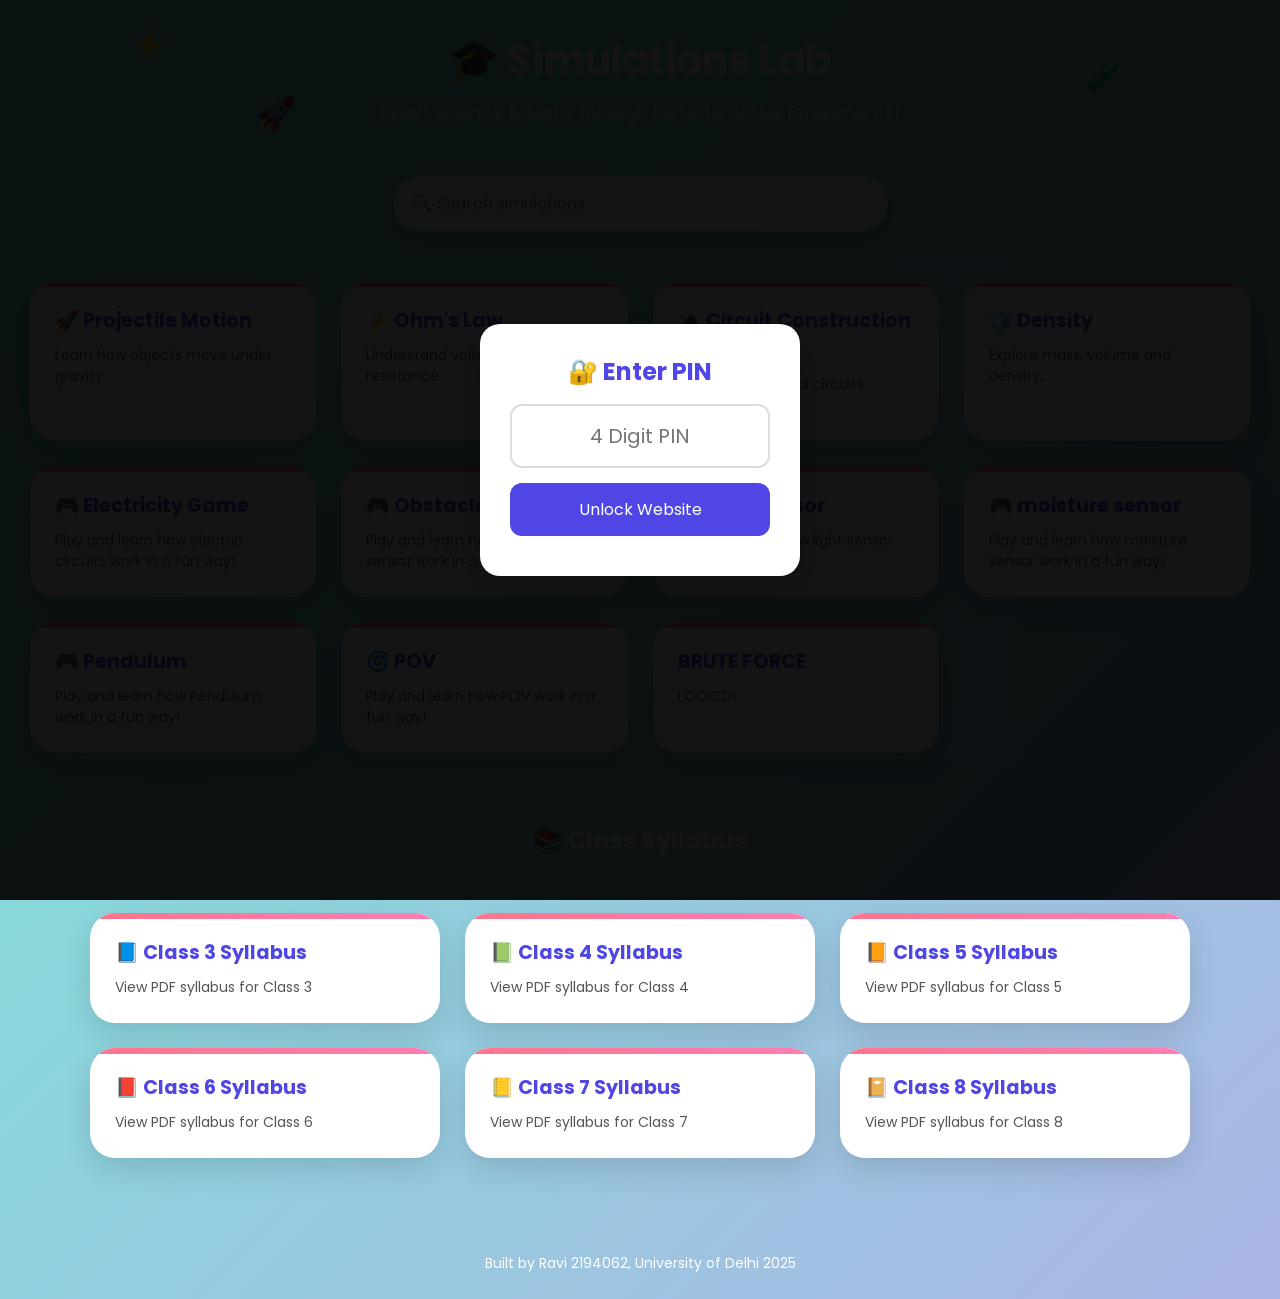
==== index.html @ 6df478d4 "Update index.html" ====
<!DOCTYPE html>
<html lang="en">
<head>
<meta charset="UTF-8">
<meta name="viewport" content="width=device-width, initial-scale=1.0">
<title>Ravi's Simulations Lab</title>

<link href="https://fonts.googleapis.com/css2?family=Poppins:wght@400;600;700&display=swap" rel="stylesheet">

<style>
*{
    margin:0;
    padding:0;
    box-sizing:border-box;
    font-family:'Poppins',sans-serif;
}

body{
    background:linear-gradient(135deg,#74ebd5,#ACB6E5);
    min-height:100vh;
    color:#222;
}

/* PASSWORD SCREEN */
#lockScreen{
    position:fixed;
    top:0;
    left:0;
    width:100%;
    height:100%;
    background:rgba(0,0,0,0.92);
    display:flex;
    justify-content:center;
    align-items:center;
    z-index:9999;
}

.lock-box{
    background:white;
    padding:30px;
    border-radius:20px;
    text-align:center;
    width:320px;
    box-shadow:0 15px 40px rgba(0,0,0,0.25);
}

.lock-box h2{
    margin-bottom:15px;
    color:#4f46e5;
}

.lock-box input{
    width:100%;
    padding:15px;
    font-size:20px;
    text-align:center;
    border-radius:12px;
    border:2px solid #ddd;
    margin-bottom:15px;
    outline:none;
}

.lock-box button{
    width:100%;
    padding:14px;
    border:none;
    border-radius:12px;
    background:#4f46e5;
    color:white;
    cursor:pointer;
    font-size:16px;
}

.lock-box button:hover{
    background:#4338ca;
}

.error{
    color:red;
    font-size:14px;
    margin-top:10px;
}

header{
    text-align:center;
    padding:30px 20px;
    color:white;
    position:relative;
}

header h1{
    font-size:2.5rem;
    font-weight:700;
}

header p{
    margin-top:10px;
    font-size:1.1rem;
}

.floating{
    position:absolute;
    font-size:2rem;
    animation:float 4s ease-in-out infinite;
}

.f1{top:20px; left:10%;}
.f2{top:50px; right:12%;}
.f3{top:90px; left:20%;}

@keyframes float{
    0%,100%{transform:translateY(0);}
    50%{transform:translateY(-10px);}
}

.search-box{
    max-width:550px;
    margin:20px auto;
    text-align:center;
}

.search-box input{
    width:90%;
    padding:15px 20px;
    border:none;
    border-radius:50px;
    font-size:16px;
    box-shadow:0 8px 20px rgba(0,0,0,0.15);
    outline:none;
}

.grid{
    display:grid;
    grid-template-columns:repeat(auto-fit,minmax(260px,1fr));
    gap:25px;
    padding:30px;
    max-width:1300px;
    margin:auto;
}

.card{
    background:white;
    padding:25px;
    border-radius:25px;
    box-shadow:0 12px 30px rgba(0,0,0,0.12);
    cursor:pointer;
    transition:0.35s ease;
    position:relative;
    overflow:hidden;
}

.card::before{
    content:'';
    position:absolute;
    top:0;
    left:0;
    width:100%;
    height:6px;
    background:linear-gradient(90deg,#ff758c,#ff7eb3);
}

.card:hover{
    transform:translateY(-10px) scale(1.03);
    box-shadow:0 20px 40px rgba(0,0,0,0.18);
}

.card h3{
    color:#4f46e5;
    margin-bottom:10px;
    font-size:1.2rem;
}

.card p{
    color:#555;
    font-size:14px;
}

.modal{
    display:none;
    position:fixed;
    top:0;
    left:0;
    width:100%;
    height:100%;
    background:rgba(0,0,0,0.85);
    z-index:1000;
    justify-content:center;
    align-items:center;
    padding:20px;
}

.modal-content{
    width:95%;
    height:90%;
    background:white;
    border-radius:20px;
    overflow:hidden;
    position:relative;
    box-shadow:0 0 40px rgba(255,255,255,0.2);
}

.close{
    position:absolute;
    top:12px;
    right:20px;
    font-size:32px;
    font-weight:bold;
    color:#111;
    cursor:pointer;
    z-index:10;
}

iframe{
    width:100%;
    height:100%;
    border:none;
}

footer{
    text-align:center;
    padding:25px;
    color:white;
    font-size:14px;
}
</style>
</head>
<body>

<!-- PASSWORD LOCK -->
<div id="lockScreen">
    <div class="lock-box">
        <h2>🔐 Enter PIN</h2>
        <input type="password" id="pinInput" maxlength="4" placeholder="4 Digit PIN">
        <button onclick="checkPIN()">Unlock Website</button>
        <div class="error" id="errorMsg"></div>
    </div>
</div>

<header>
    <div class="floating f1">⚡</div>
    <div class="floating f2">🧪</div>
    <div class="floating f3">🚀</div>

    <h1>🎓 Simulations Lab</h1>
    <p>Learn Science & Math Through Fun Interactive Experiments!</p>
</header>

<div class="search-box">
    <input type="text" id="searchInput" placeholder="🔍 Search simulations...">
</div>

<div class="grid" id="simGrid">

    <div class="card" onclick="openSim('https://phet.colorado.edu/sims/html/projectile-motion/latest/projectile-motion_en.html')">
        <h3>🚀 Projectile Motion</h3>
        <p>Learn how objects move under gravity.</p>
    </div>
    <div class="card" onclick="openSim('https://phet.colorado.edu/sims/html/ohms-law/latest/ohms-law_en.html')">
        <h3>⚡ Ohm's Law</h3>
        <p>Understand voltage, current and resistance.</p>
    </div>

    <div class="card" onclick="openSim('https://phet.colorado.edu/sims/html/circuit-construction-kit-dc/latest/circuit-construction-kit-dc_en.html')">
        <h3>🔌 Circuit Construction Kit</h3>
        <p>Build real electrical circuits virtually.</p>
    </div>

    <div class="card" onclick="openSim('https://phet.colorado.edu/sims/html/density/latest/density_en.html')">
        <h3>🧊 Density</h3>
        <p>Explore mass, volume and density.</p>
    </div>
    <div class="card" onclick="window.open('electricitygame.html','_blank')">
    <h3>🎮 Electricity Game</h3>
    <p>Play and learn how electric circuits work in a fun way!</p>
    </div>
     <div class="card" onclick="window.open('obstaclesensor.html','_blank')">
    <h3>🎮 Obstacle sensor</h3>
    <p>Play and learn how obstacle sensor work in a fun way!</p>
    </div>
     <div class="card" onclick="window.open('lightsensor.html','_blank')">
    <h3>🎮 light sensor</h3>
    <p>Play and learn how light sensor work in a fun way!</p>
    </div>
    <div class="card" onclick="window.open('moisturesensor.html','_blank')">
    <h3>🎮 moisture sensor</h3>
    <p>Play and learn how moisture sensor work in a fun way!</p>
    </div>
    <div class="card" onclick="window.open('pendulum.html','_blank')">
    <h3>🎮 Pendulum</h3>
    <p>Play and learn how Pendulum work in a fun way!</p>
    </div>
    <div class="card" onclick="window.open('poi.html','_blank')">
    <h3>🌀 POV </h3>
    <p>Play and learn how POV work in a fun way!</p>
    </div>
    <div class="card" onclick="window.open('brute.html','_blank')">
    <h3>BRUTE FORCE </h3>
    <p>LOCKED!</p>
    </div>

</div>

<div class="modal" id="simModal">
    <div class="modal-content">
        <span class="close" onclick="closeSim()">&times;</span>
        <iframe id="simFrame"></iframe>
    </div>
</div>

<section style="padding:40px 20px; max-width:1200px; margin:auto;">
    <h2 style="text-align:center; margin-bottom:25px; color:white;">
        📚 Class Syllabus
    </h2>

    <div class="grid">

        <div class="card" onclick="window.open('Grade -3.pdf','_blank')">
            <h3>📘 Class 3 Syllabus</h3>
            <p>View PDF syllabus for Class 3</p>
        </div>

        <div class="card" onclick="window.open('Grade -4.pdf','_blank')">
            <h3>📗 Class 4 Syllabus</h3>
            <p>View PDF syllabus for Class 4</p>
        </div>

        <div class="card" onclick="window.open('Grade -5.pdf','_blank')">
            <h3>📙 Class 5 Syllabus</h3>
            <p>View PDF syllabus for Class 5</p>
        </div>

        <div class="card" onclick="window.open('Grade -6.pdf','_blank')">
            <h3>📕 Class 6 Syllabus</h3>
            <p>View PDF syllabus for Class 6</p>
        </div>

        <div class="card" onclick="window.open('Grade -7.pdf','_blank')">
            <h3>📒 Class 7 Syllabus</h3>
            <p>View PDF syllabus for Class 7</p>
        </div>

        <div class="card" onclick="window.open('Grade -8.pdf','_blank')">
            <h3>📔 Class 8 Syllabus</h3>
            <p>View PDF syllabus for Class 8</p>
        </div>

    </div>
</section>

<audio id="clickSound" preload="auto">
    <source src="https://assets.mixkit.co/active_storage/sfx/2571/2571-preview.mp3" type="audio/mpeg">
</audio>

<footer>
    Built by Ravi 2194062, University of Delhi 2025
</footer>

<script>
const correctPIN = "1514";

function checkPIN(){
    const enteredPIN = document.getElementById("pinInput").value;

    if(enteredPIN === correctPIN){
        document.getElementById("lockScreen").style.display = "none";
    }else{
        document.getElementById("errorMsg").innerText = "Incorrect PIN";
    }
}

document.getElementById("pinInput").addEventListener("keypress", function(e){
    if(e.key === "Enter"){
        checkPIN();
    }
});

function openSim(url){
    document.getElementById('clickSound').play();
    document.getElementById('simFrame').src = url;
    document.getElementById('simModal').style.display = 'flex';
}

function closeSim(){
    document.getElementById('simModal').style.display = 'none';
    document.getElementById('simFrame').src = '';
}

document.getElementById('searchInput').addEventListener('keyup', function(){
    let filter = this.value.toLowerCase();
    let cards = document.querySelectorAll('.card');

    cards.forEach(card=>{
        let text = card.innerText.toLowerCase();
        card.style.display = text.includes(filter) ? 'block' : 'none';
    });
});
</script>

</body>
</html>
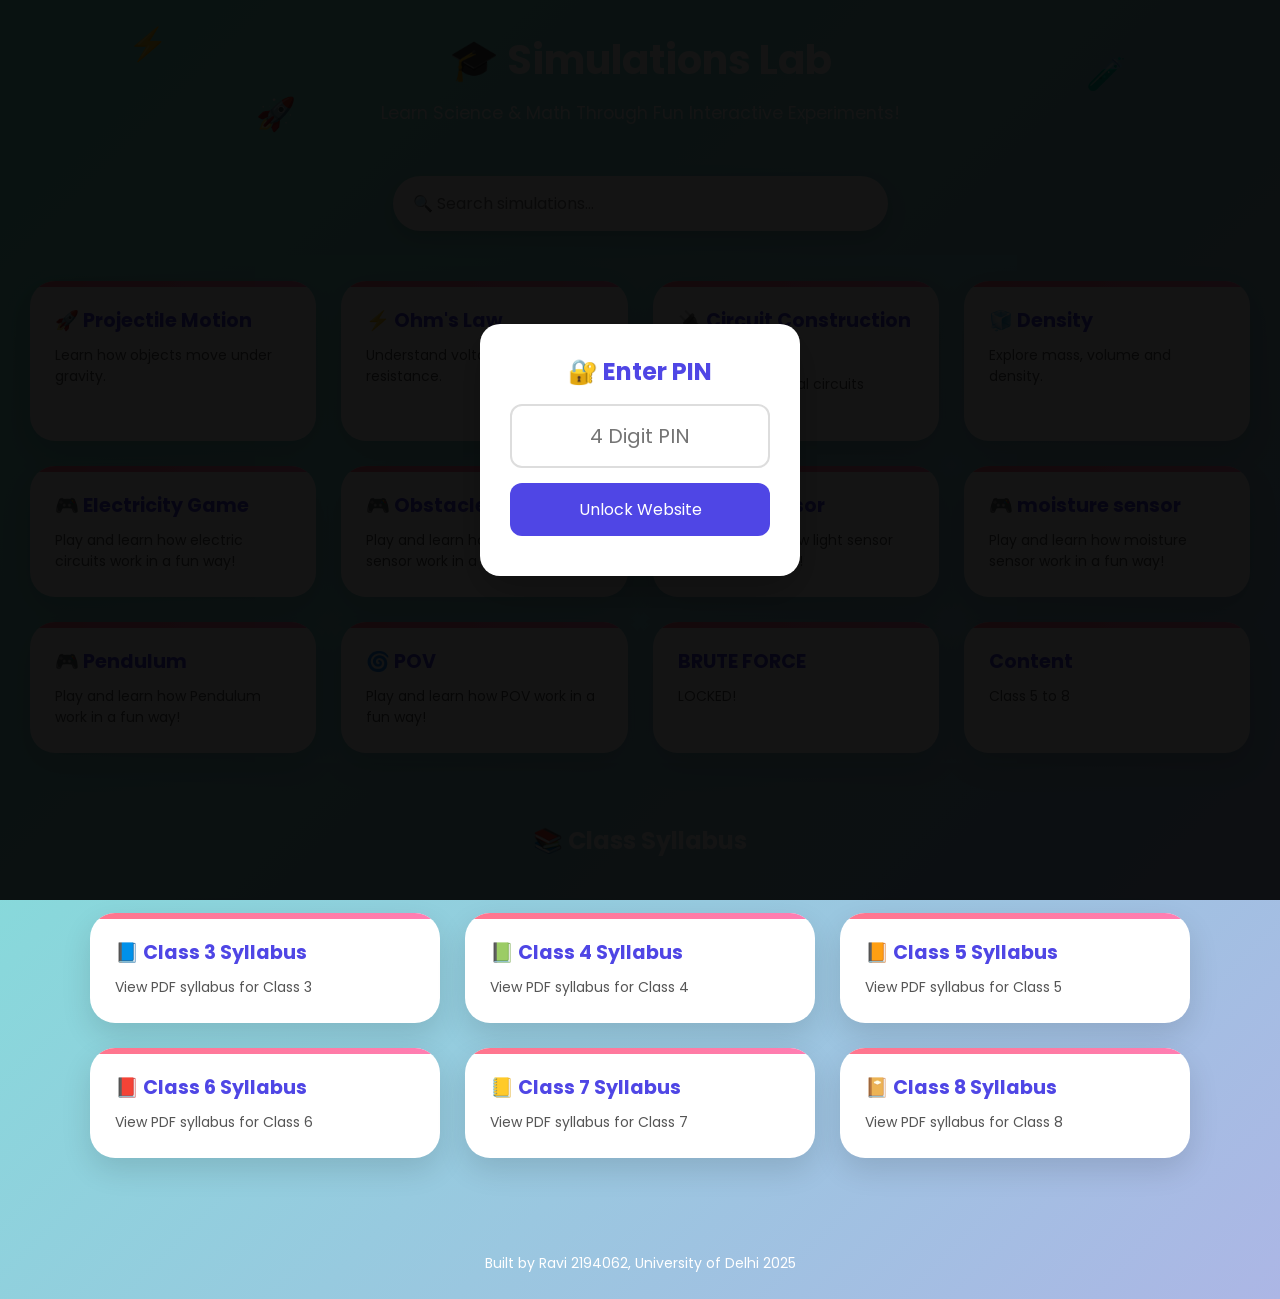
==== commit db1a2db9: "Update index.html" ====
--- a/index.html
+++ b/index.html
@@ -297,7 +297,14 @@
     <h3>BRUTE FORCE </h3>
     <p>LOCKED!</p>
     </div>
-
+    
+    <div class="card" onclick="window.open('https://drive.google.com/drive/folders/1r2hUIAj7B9r90ksGMRALjWkHTaqDYXAo?usp=sharing
+','_blank')">
+    <h3>Content </h3>
+    <p>Class 5 to 8 </p>
+    </div>
+    
+    
 </div>
 
 <div class="modal" id="simModal">
@@ -356,7 +363,7 @@
 </footer>
 
 <script>
-const correctPIN = "1514";
+const correctPIN = "9315";
 
 function checkPIN(){
     const enteredPIN = document.getElementById("pinInput").value;
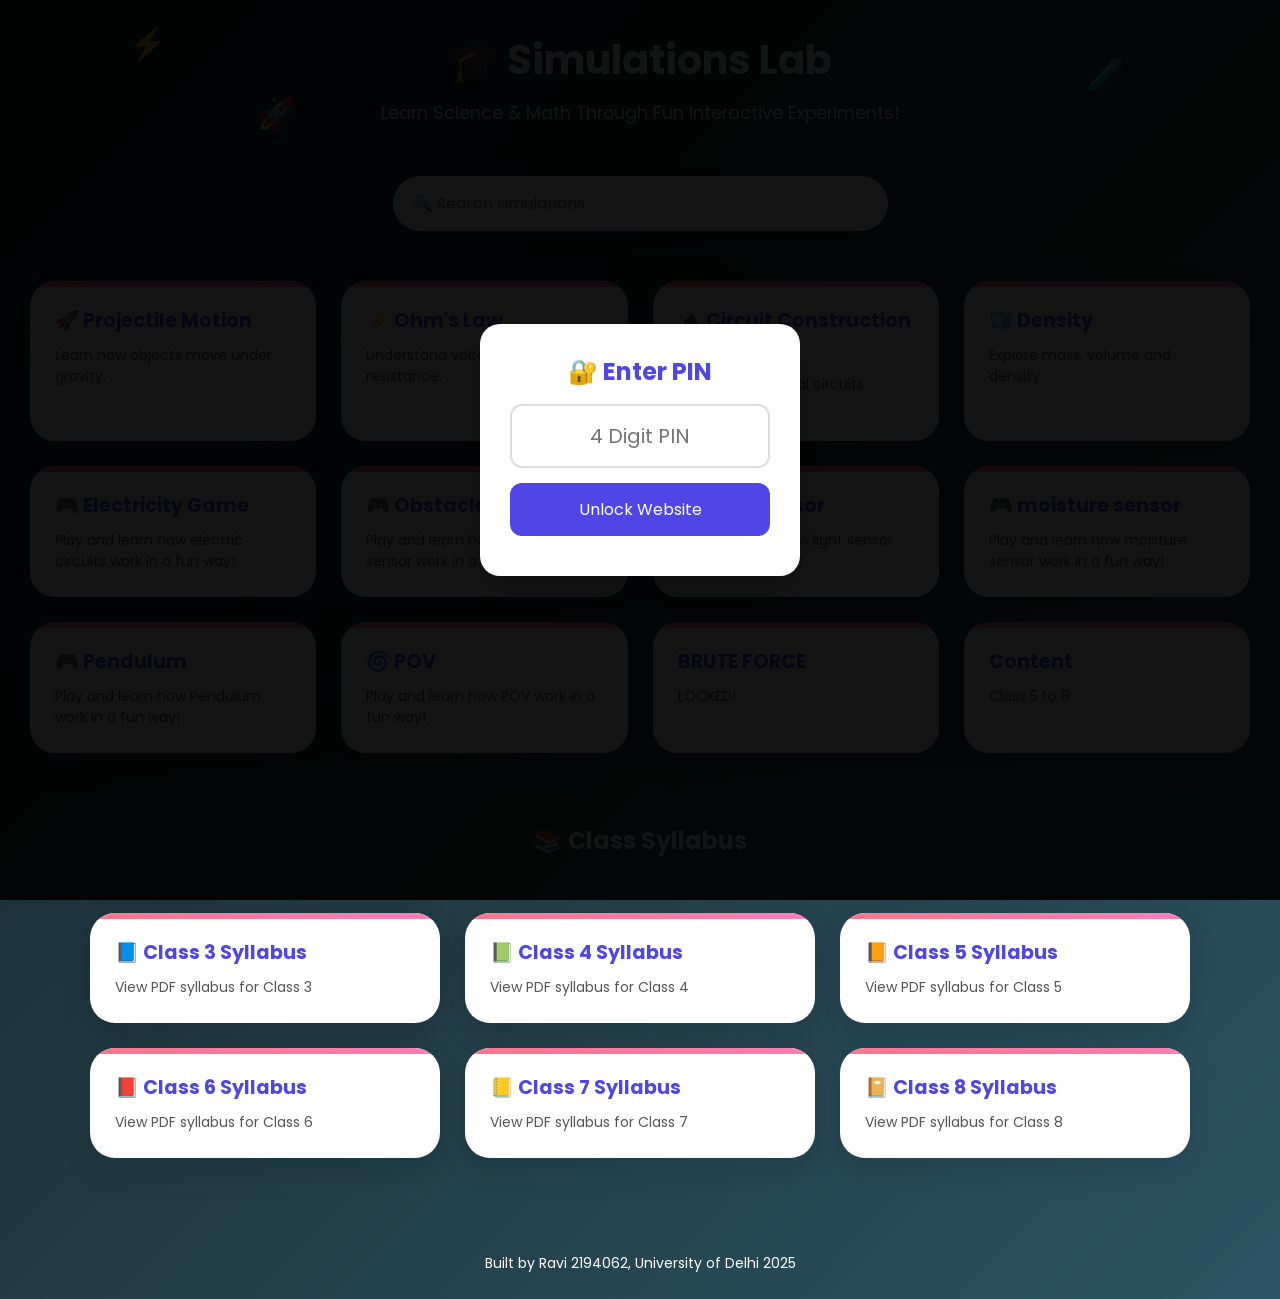
==== commit 4ea1bf36: "Update index.html" ====
--- a/index.html
+++ b/index.html
@@ -16,7 +16,7 @@
 }
 
 body{
-    background:linear-gradient(135deg,#74ebd5,#ACB6E5);
+    background:linear-gradient(135deg,#0f2027,#203a43,#2c5364);
     min-height:100vh;
     color:#222;
 }
@@ -297,13 +297,11 @@
     <h3>BRUTE FORCE </h3>
     <p>LOCKED!</p>
     </div>
-    
-    <div class="card" onclick="window.open('https://drive.google.com/drive/folders/1r2hUIAj7B9r90ksGMRALjWkHTaqDYXAo?usp=sharing
-','_blank')">
-    <h3>Content </h3>
+
+    <div class="card" onclick="window.open('https://drive.google.com/drive/folders/1r2hUIAj7B9r90ksGMRALjWkHTaqDYXAo?usp=sharing')">
+        <h3>Content </h3>
     <p>Class 5 to 8 </p>
     </div>
-    
     
 </div>
 
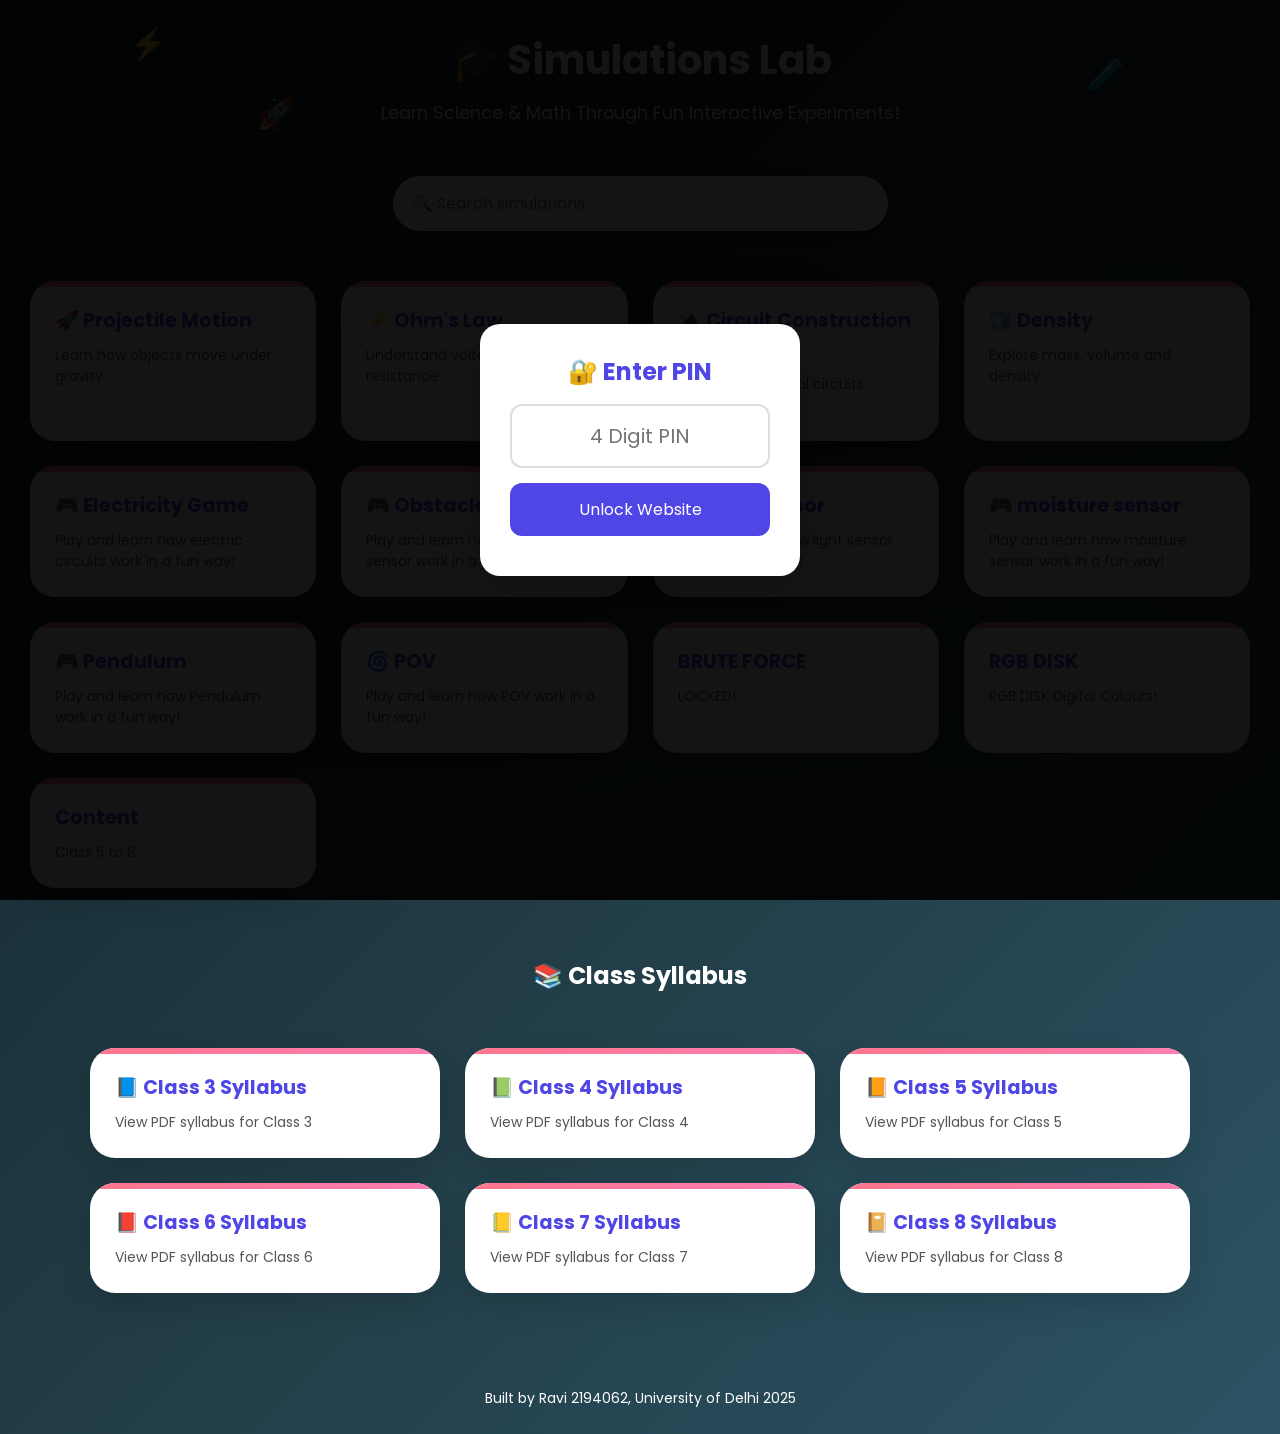
==== commit d4805e12: "Update index.html" ====
--- a/index.html
+++ b/index.html
@@ -297,6 +297,10 @@
     <h3>BRUTE FORCE </h3>
     <p>LOCKED!</p>
     </div>
+    <div class="card" onclick="window.open('RGB.html','_blank')">
+    <h3>RGB DISK </h3>
+    <p> RGB DISK Digital Colours!</p>
+    </div>
 
     <div class="card" onclick="window.open('https://drive.google.com/drive/folders/1r2hUIAj7B9r90ksGMRALjWkHTaqDYXAo?usp=sharing')">
         <h3>Content </h3>
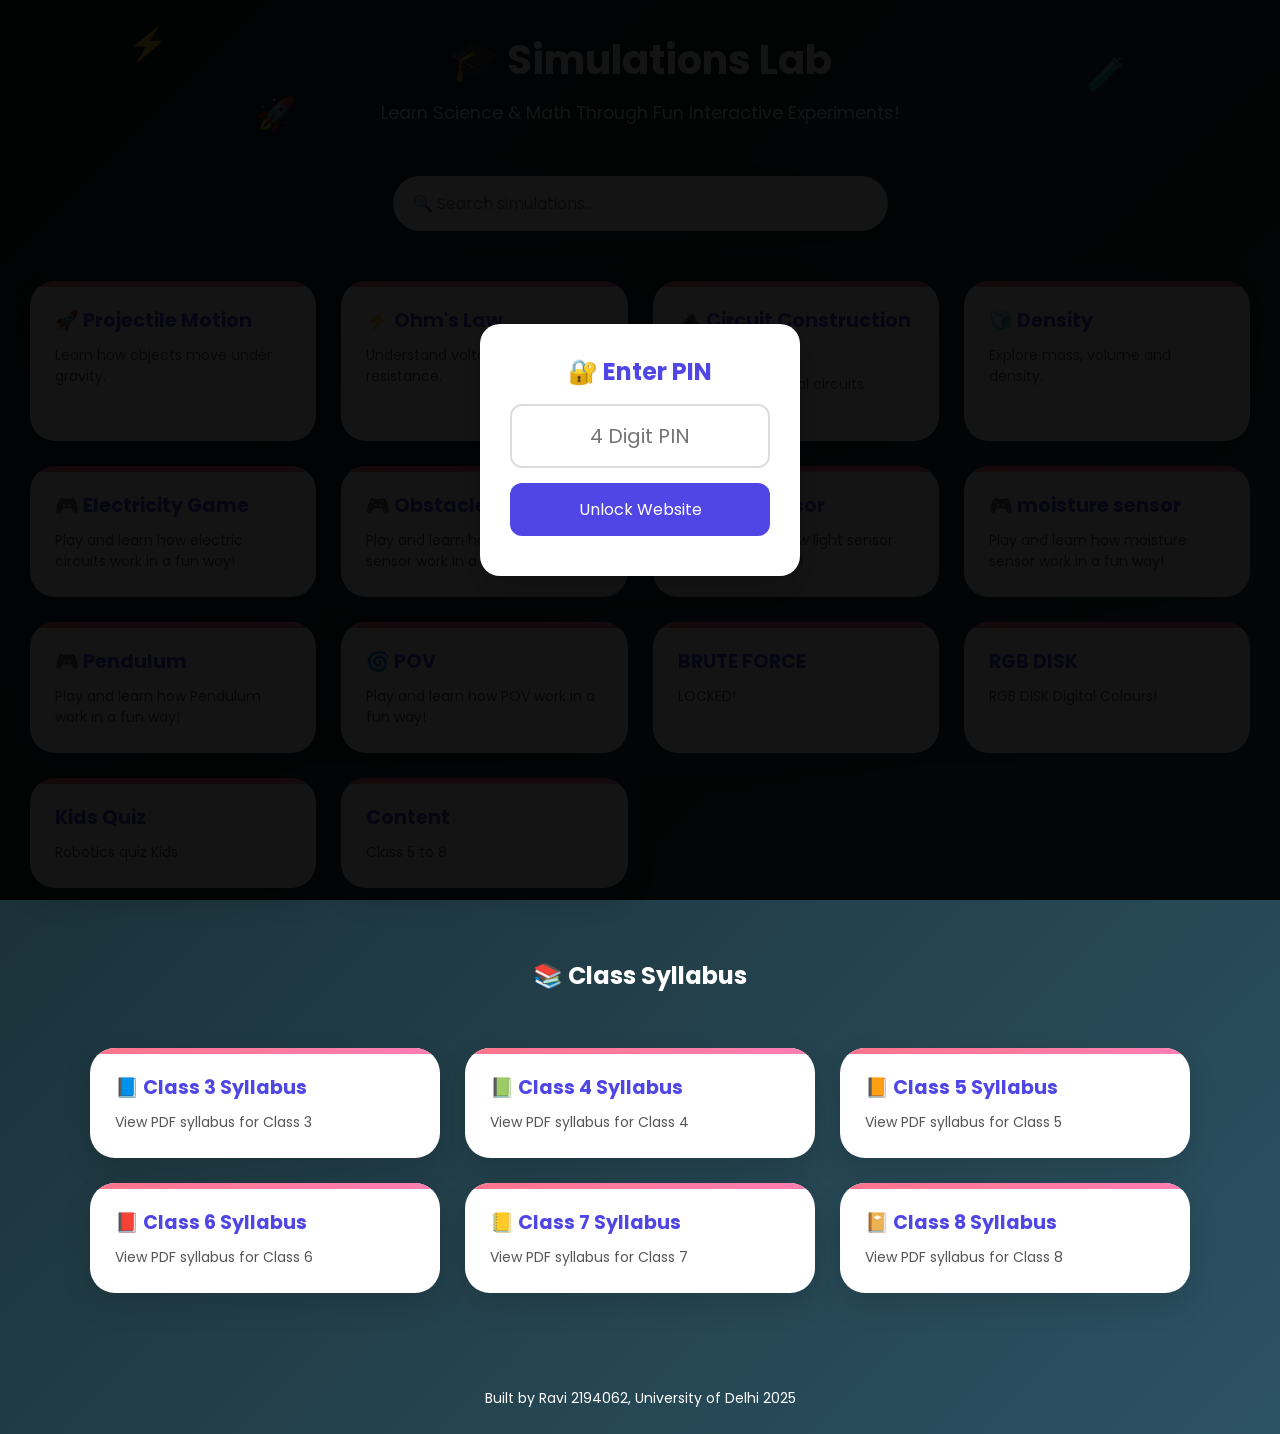
==== commit 32c70f22: "Update index.html" ====
--- a/index.html
+++ b/index.html
@@ -301,6 +301,10 @@
     <h3>RGB DISK </h3>
     <p> RGB DISK Digital Colours!</p>
     </div>
+    <div class="card" onclick="window.open('kidsquiz.html','_blank')">
+    <h3>Kids Quiz </h3>
+    <p> Robotics quiz Kids </p>
+    </div>
 
     <div class="card" onclick="window.open('https://drive.google.com/drive/folders/1r2hUIAj7B9r90ksGMRALjWkHTaqDYXAo?usp=sharing')">
         <h3>Content </h3>
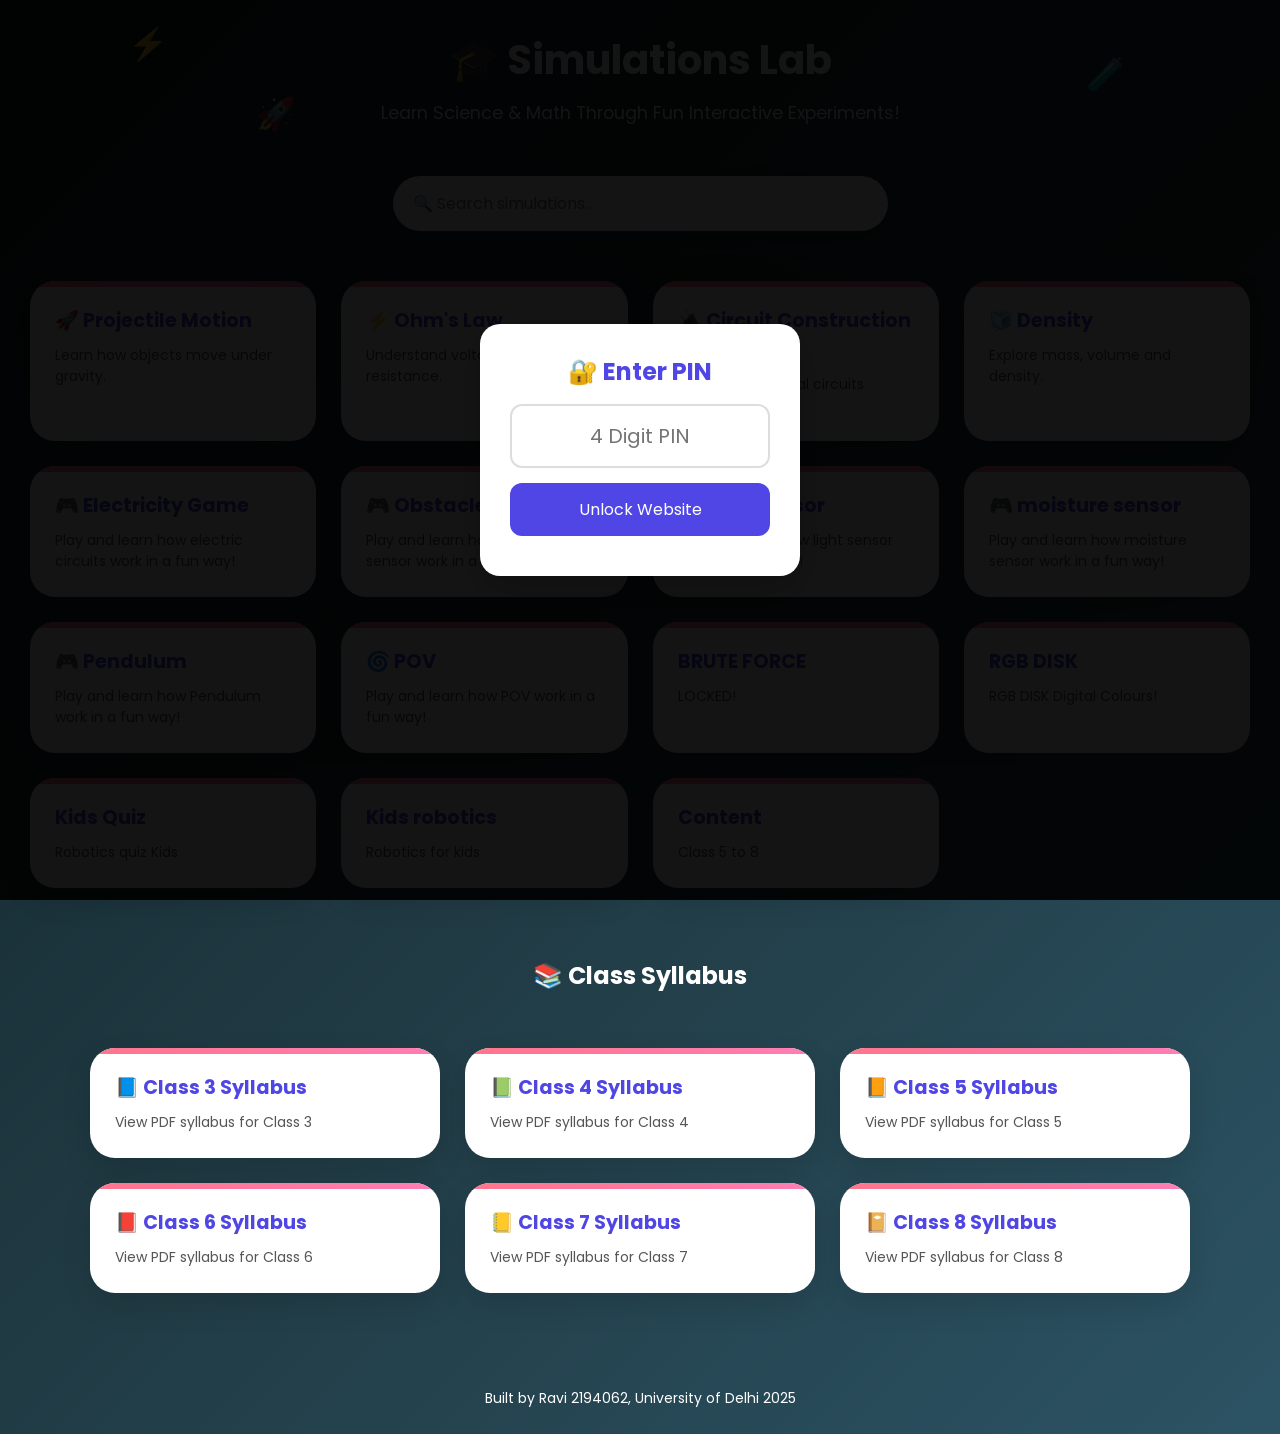
==== commit 3219e455: "Update index.html" ====
--- a/index.html
+++ b/index.html
@@ -305,6 +305,10 @@
     <h3>Kids Quiz </h3>
     <p> Robotics quiz Kids </p>
     </div>
+    <div class="card" onclick="window.open('classone.html','_blank')">
+    <h3>Kids robotics </h3>
+    <p> Robotics for kids </p>
+    </div>
 
     <div class="card" onclick="window.open('https://drive.google.com/drive/folders/1r2hUIAj7B9r90ksGMRALjWkHTaqDYXAo?usp=sharing')">
         <h3>Content </h3>
